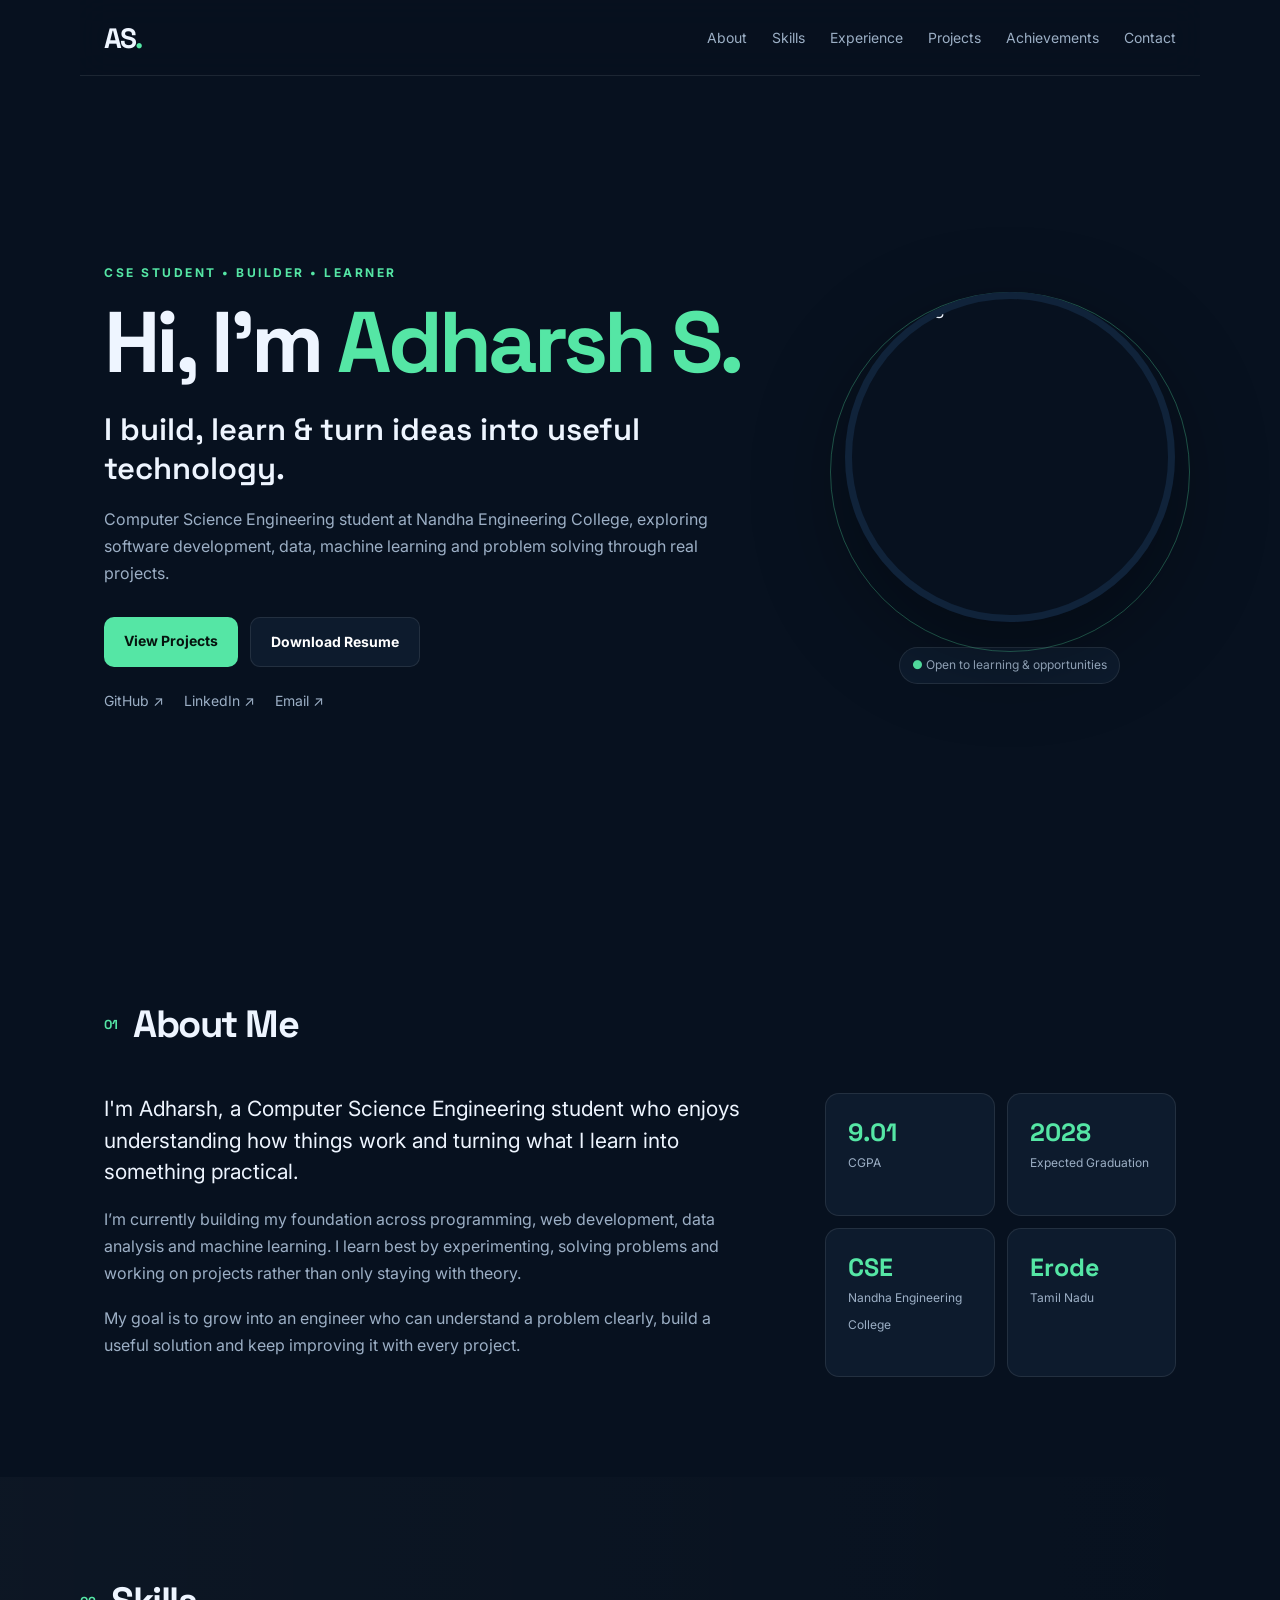
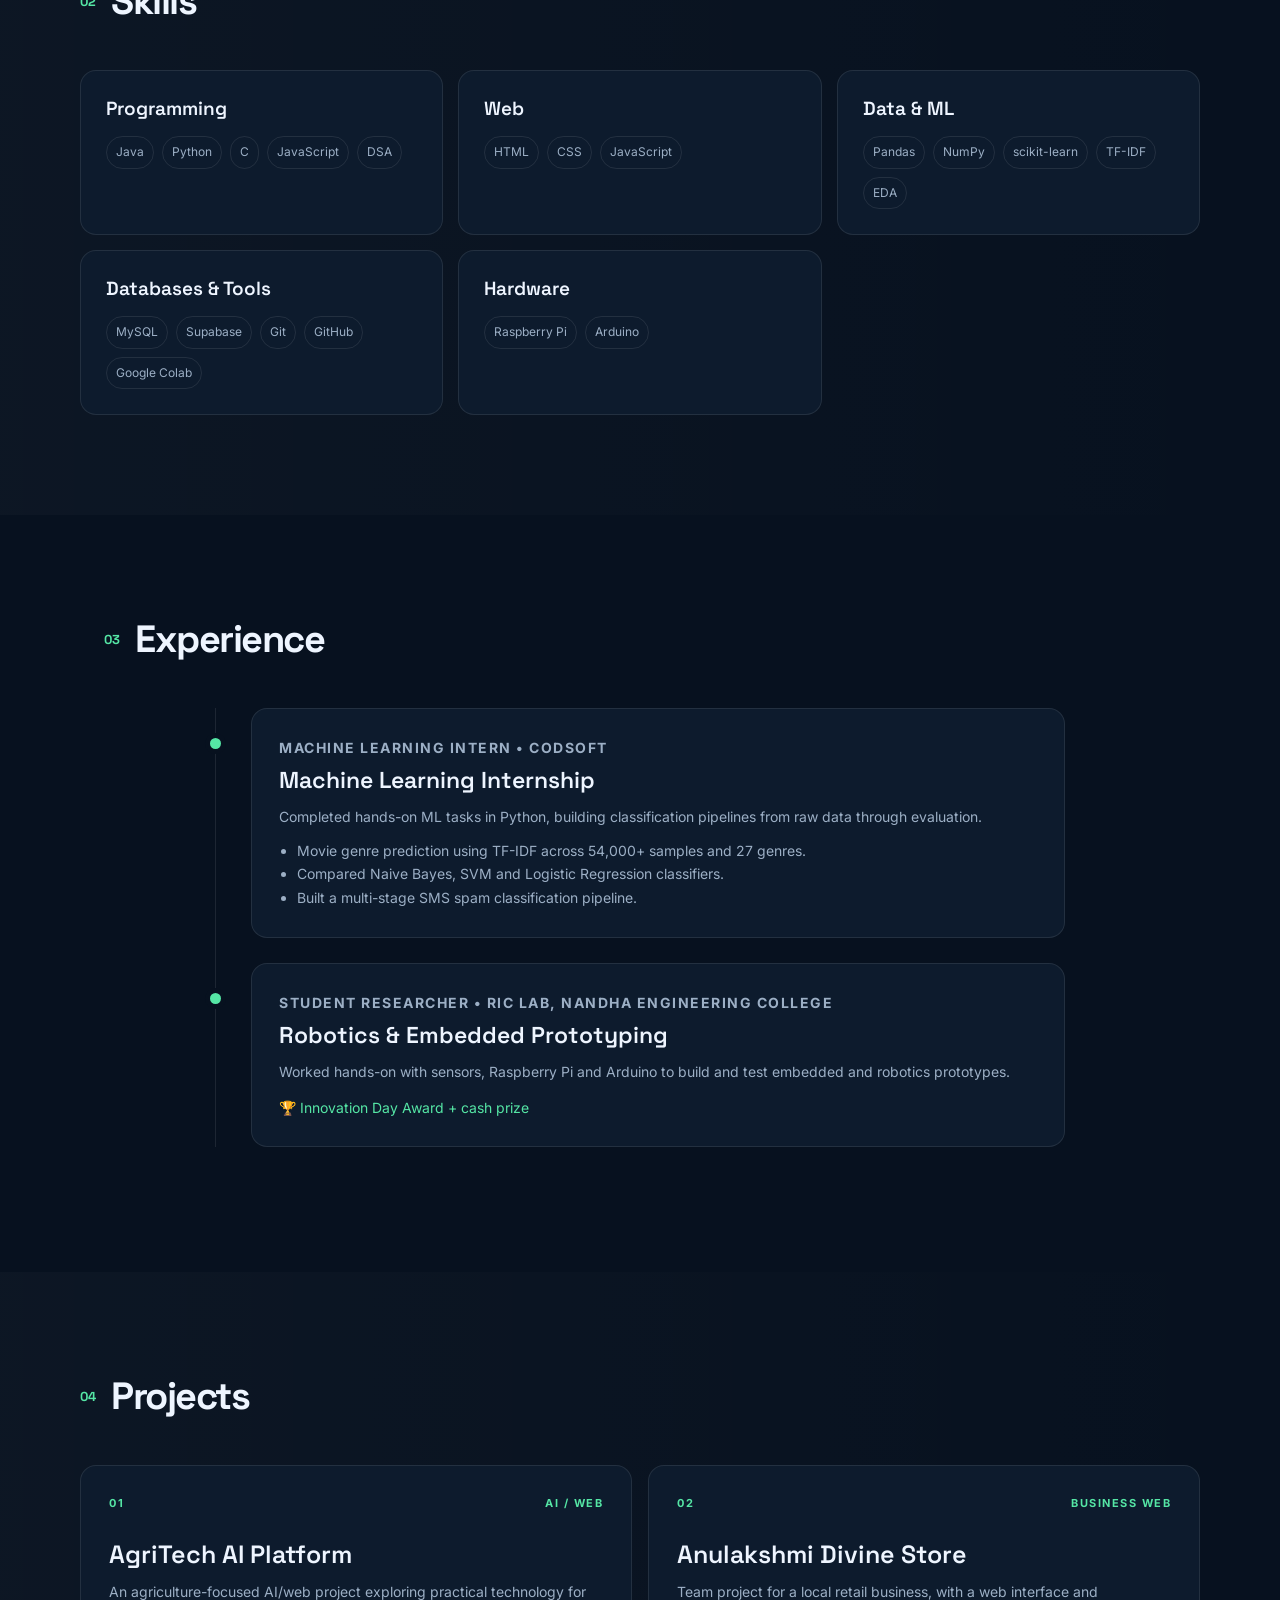
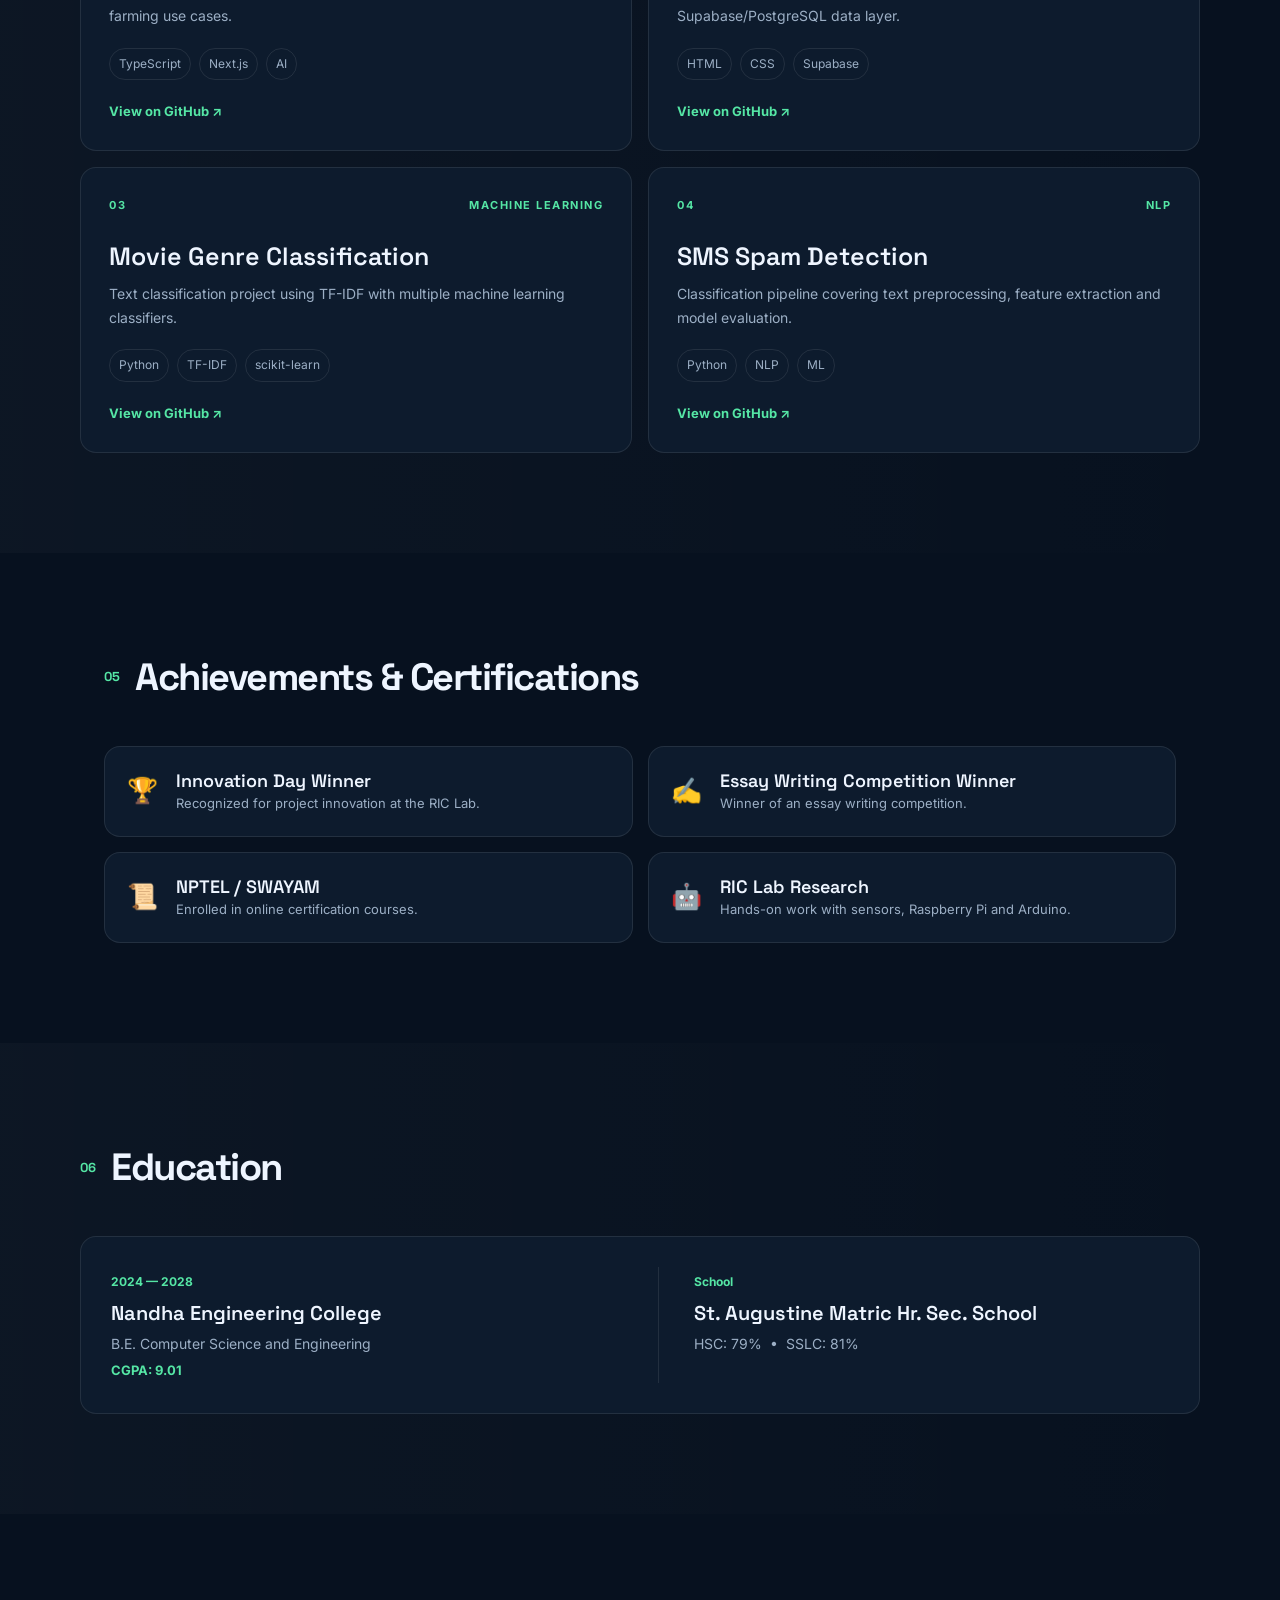
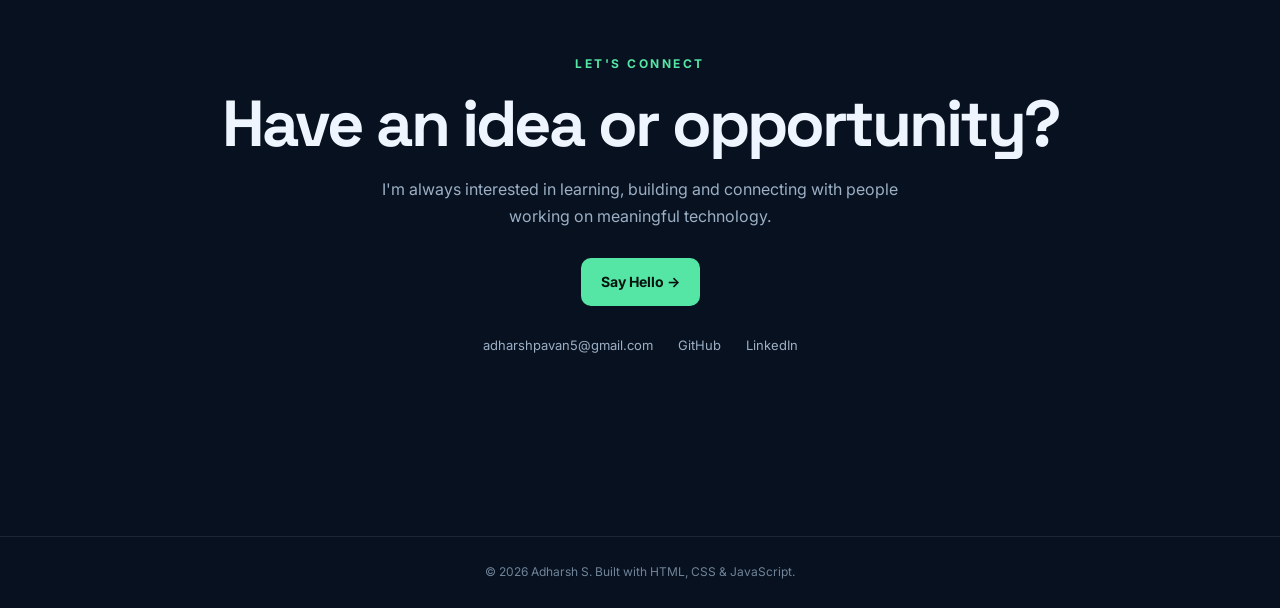
==== index.html @ 9fcc031c "Add files via upload" ====
<!DOCTYPE html>
<html lang="en">
<head>
  <meta charset="UTF-8">
  <meta name="viewport" content="width=device-width, initial-scale=1.0">
  <meta name="description" content="Adharsh S — Computer Science Engineering student, developer and ML enthusiast.">
  <title>Adharsh S | Portfolio</title>
  <link rel="preconnect" href="https://fonts.googleapis.com">
  <link rel="preconnect" href="https://fonts.gstatic.com" crossorigin>
  <link href="https://fonts.googleapis.com/css2?family=Inter:wght@400;500;600;700;800&family=Space+Grotesk:wght@500;600;700&display=swap" rel="stylesheet">
  <link rel="stylesheet" href="style.css">
</head>
<body>
  <header class="nav">
    <a class="logo" href="#home">AS<span>.</span></a>
    <button class="menu" aria-label="Open menu">☰</button>
    <nav>
      <a href="#about">About</a>
      <a href="#skills">Skills</a>
      <a href="#experience">Experience</a>
      <a href="#projects">Projects</a>
      <a href="#achievements">Achievements</a>
      <a href="#contact">Contact</a>
    </nav>
  </header>

  <main>
    <section id="home" class="hero">
      <div class="hero-copy">
        <p class="eyebrow">CSE STUDENT • BUILDER • LEARNER</p>
        <h1>Hi, I'm <span>Adharsh S.</span></h1>
        <h2>I build, learn & turn ideas into useful technology.</h2>
        <p class="hero-text">Computer Science Engineering student at Nandha Engineering College, exploring software development, data, machine learning and problem solving through real projects.</p>
        <div class="actions">
          <a class="btn primary" href="#projects">View Projects</a>
          <a class="btn secondary" href="assets/Adharsh_S_Resume.docx" download>Download Resume</a>
        </div>
        <div class="links">
          <a href="https://github.com/adharsh-codes" target="_blank">GitHub ↗</a>
          <a href="https://www.linkedin.com/in/adharsh-s-a0ba1b329/" target="_blank">LinkedIn ↗</a>
          <a href="mailto:adharshpavan5@gmail.com">Email ↗</a>
        </div>
      </div>
      <div class="hero-photo">
        <div class="photo-ring"></div>
        <img src="https://avatars.githubusercontent.com/adharsh-codes?s=600" alt="Adharsh S">
        <div class="status">● Open to learning & opportunities</div>
      </div>
    </section>

    <section id="about" class="section">
      <div class="section-head"><span>01</span><h2>About Me</h2></div>
      <div class="about-grid">
        <div>
          <p class="lead">I'm Adharsh, a Computer Science Engineering student who enjoys understanding how things work and turning what I learn into something practical.</p>
          <p>I’m currently building my foundation across programming, web development, data analysis and machine learning. I learn best by experimenting, solving problems and working on projects rather than only staying with theory.</p>
          <p>My goal is to grow into an engineer who can understand a problem clearly, build a useful solution and keep improving it with every project.</p>
        </div>
        <div class="facts">
          <div><strong>9.01</strong><span>CGPA</span></div>
          <div><strong>2028</strong><span>Expected Graduation</span></div>
          <div><strong>CSE</strong><span>Nandha Engineering College</span></div>
          <div><strong>Erode</strong><span>Tamil Nadu</span></div>
        </div>
      </div>
    </section>

    <section id="skills" class="section muted">
      <div class="section-head"><span>02</span><h2>Skills</h2></div>
      <div class="skill-grid">
        <article><h3>Programming</h3><div class="tags"><span>Java</span><span>Python</span><span>C</span><span>JavaScript</span><span>DSA</span></div></article>
        <article><h3>Web</h3><div class="tags"><span>HTML</span><span>CSS</span><span>JavaScript</span></div></article>
        <article><h3>Data & ML</h3><div class="tags"><span>Pandas</span><span>NumPy</span><span>scikit-learn</span><span>TF-IDF</span><span>EDA</span></div></article>
        <article><h3>Databases & Tools</h3><div class="tags"><span>MySQL</span><span>Supabase</span><span>Git</span><span>GitHub</span><span>Google Colab</span></div></article>
        <article><h3>Hardware</h3><div class="tags"><span>Raspberry Pi</span><span>Arduino</span></div></article>
      </div>
    </section>

    <section id="experience" class="section">
      <div class="section-head"><span>03</span><h2>Experience</h2></div>
      <div class="timeline">
        <article class="timeline-item">
          <span class="dot"></span>
          <div class="card">
            <p class="meta">MACHINE LEARNING INTERN • CODSOFT</p>
            <h3>Machine Learning Internship</h3>
            <p>Completed hands-on ML tasks in Python, building classification pipelines from raw data through evaluation.</p>
            <ul>
              <li>Movie genre prediction using TF-IDF across 54,000+ samples and 27 genres.</li>
              <li>Compared Naive Bayes, SVM and Logistic Regression classifiers.</li>
              <li>Built a multi-stage SMS spam classification pipeline.</li>
            </ul>
          </div>
        </article>
        <article class="timeline-item">
          <span class="dot"></span>
          <div class="card">
            <p class="meta">STUDENT RESEARCHER • RIC LAB, NANDHA ENGINEERING COLLEGE</p>
            <h3>Robotics & Embedded Prototyping</h3>
            <p>Worked hands-on with sensors, Raspberry Pi and Arduino to build and test embedded and robotics prototypes.</p>
            <p class="award">🏆 Innovation Day Award + cash prize</p>
          </div>
        </article>
      </div>
    </section>

    <section id="projects" class="section muted">
      <div class="section-head"><span>04</span><h2>Projects</h2></div>
      <div class="project-grid">
        <article class="project">
          <div class="project-top"><span>01</span><span>AI / WEB</span></div>
          <h3>AgriTech AI Platform</h3>
          <p>An agriculture-focused AI/web project exploring practical technology for farming use cases.</p>
          <div class="project-tags"><span>TypeScript</span><span>Next.js</span><span>AI</span></div>
          <a href="https://github.com/adharsh-codes/agritech-ai-platform" target="_blank">View on GitHub ↗</a>
        </article>
        <article class="project">
          <div class="project-top"><span>02</span><span>BUSINESS WEB</span></div>
          <h3>Anulakshmi Divine Store</h3>
          <p>Team project for a local retail business, with a web interface and Supabase/PostgreSQL data layer.</p>
          <div class="project-tags"><span>HTML</span><span>CSS</span><span>Supabase</span></div>
          <a href="https://github.com/adharsh-codes/pblproject" target="_blank">View on GitHub ↗</a>
        </article>
        <article class="project">
          <div class="project-top"><span>03</span><span>MACHINE LEARNING</span></div>
          <h3>Movie Genre Classification</h3>
          <p>Text classification project using TF-IDF with multiple machine learning classifiers.</p>
          <div class="project-tags"><span>Python</span><span>TF-IDF</span><span>scikit-learn</span></div>
          <a href="https://github.com/adharsh-codes/CODSOFT" target="_blank">View on GitHub ↗</a>
        </article>
        <article class="project">
          <div class="project-top"><span>04</span><span>NLP</span></div>
          <h3>SMS Spam Detection</h3>
          <p>Classification pipeline covering text preprocessing, feature extraction and model evaluation.</p>
          <div class="project-tags"><span>Python</span><span>NLP</span><span>ML</span></div>
          <a href="https://github.com/adharsh-codes/codsoftml" target="_blank">View on GitHub ↗</a>
        </article>
      </div>
    </section>

    <section id="achievements" class="section">
      <div class="section-head"><span>05</span><h2>Achievements & Certifications</h2></div>
      <div class="achievement-grid">
        <div class="achievement"><span>🏆</span><div><h3>Innovation Day Winner</h3><p>Recognized for project innovation at the RIC Lab.</p></div></div>
        <div class="achievement"><span>✍️</span><div><h3>Essay Writing Competition Winner</h3><p>Winner of an essay writing competition.</p></div></div>
        <div class="achievement"><span>📜</span><div><h3>NPTEL / SWAYAM</h3><p>Enrolled in online certification courses.</p></div></div>
        <div class="achievement"><span>🤖</span><div><h3>RIC Lab Research</h3><p>Hands-on work with sensors, Raspberry Pi and Arduino.</p></div></div>
      </div>
    </section>

    <section id="education" class="section muted">
      <div class="section-head"><span>06</span><h2>Education</h2></div>
      <div class="education-card">
        <div><span class="year">2024 — 2028</span><h3>Nandha Engineering College</h3><p>B.E. Computer Science and Engineering</p><strong>CGPA: 9.01</strong></div>
        <div><span class="year">School</span><h3>St. Augustine Matric Hr. Sec. School</h3><p>HSC: 79% &nbsp;•&nbsp; SSLC: 81%</p></div>
      </div>
    </section>

    <section id="contact" class="contact">
      <p class="eyebrow">LET'S CONNECT</p>
      <h2>Have an idea or opportunity?</h2>
      <p>I'm always interested in learning, building and connecting with people working on meaningful technology.</p>
      <a class="btn primary" href="mailto:adharshpavan5@gmail.com">Say Hello →</a>
      <div class="contact-links">
        <a href="mailto:adharshpavan5@gmail.com">adharshpavan5@gmail.com</a>
        <a href="https://github.com/adharsh-codes" target="_blank">GitHub</a>
        <a href="https://www.linkedin.com/in/adharsh-s-a0ba1b329/" target="_blank">LinkedIn</a>
      </div>
    </section>
  </main>

  <footer>© 2026 Adharsh S. Built with HTML, CSS & JavaScript.</footer>
  <script src="script.js"></script>
</body>
</html>
---- style.css ----
:root{--bg:#07111f;--panel:#0d1b2d;--panel2:#10233a;--text:#eef5ff;--muted:#9cafc5;--accent:#55e6a5;--accent2:#61a8ff;--line:rgba(255,255,255,.09);--max:1120px}
*{box-sizing:border-box;margin:0;padding:0}html{scroll-behavior:smooth}body{font-family:Inter,sans-serif;background:var(--bg);color:var(--text);line-height:1.7}a{text-decoration:none;color:inherit}.nav{height:76px;display:flex;align-items:center;justify-content:space-between;max-width:var(--max);margin:auto;padding:0 24px;position:sticky;top:0;z-index:10;background:rgba(7,17,31,.86);backdrop-filter:blur(16px);border-bottom:1px solid var(--line)}.logo{font:700 28px "Space Grotesk";letter-spacing:-2px}.logo span{color:var(--accent)}nav{display:flex;gap:25px;font-size:14px;color:var(--muted)}nav a:hover,.links a:hover,.contact-links a:hover{color:var(--accent)}.menu{display:none;background:none;border:0;color:white;font-size:24px}.hero{min-height:calc(100vh - 76px);max-width:var(--max);margin:auto;padding:90px 24px;display:grid;grid-template-columns:1.35fr .65fr;gap:50px;align-items:center}.eyebrow{font-size:12px;letter-spacing:2.5px;color:var(--accent);font-weight:700;margin-bottom:15px}.hero h1{font:700 clamp(48px,7vw,86px)/1.02 "Space Grotesk";letter-spacing:-4px}.hero h1 span{color:var(--accent)}.hero h2{font:600 clamp(20px,3vw,31px)/1.25 "Space Grotesk";max-width:650px;margin:24px 0 18px}.hero-text{color:var(--muted);max-width:650px;font-size:16px}.actions{display:flex;gap:12px;margin:30px 0 22px;flex-wrap:wrap}.btn{display:inline-flex;padding:12px 20px;border-radius:10px;font-weight:700;font-size:14px;transition:.2s}.primary{background:var(--accent);color:#06130e}.primary:hover{transform:translateY(-2px)}.secondary{border:1px solid var(--line);background:var(--panel);color:white}.links{display:flex;gap:20px;color:var(--muted);font-size:14px}.hero-photo{display:flex;flex-direction:column;align-items:center;position:relative}.hero-photo img{width:min(330px,75vw);aspect-ratio:1;object-fit:cover;border-radius:50%;border:7px solid var(--panel2);position:relative;z-index:1;box-shadow:0 30px 90px rgba(0,0,0,.35)}.photo-ring{position:absolute;width:360px;height:360px;border:1px solid rgba(85,230,165,.35);border-radius:50%;animation:spin 16s linear infinite}.status{margin-top:25px;padding:7px 12px;border:1px solid var(--line);border-radius:30px;background:var(--panel);font-size:12px;color:var(--muted)}.status:first-letter{color:var(--accent)}@keyframes spin{to{transform:rotate(360deg)}}.section{max-width:var(--max);margin:auto;padding:100px 24px}.muted{max-width:none;background:linear-gradient(90deg,rgba(255,255,255,.025),transparent)}.section>*{max-width:var(--max);margin-left:auto;margin-right:auto}.section-head{display:flex;align-items:center;gap:15px;margin-bottom:45px}.section-head span{color:var(--accent);font:700 13px "Space Grotesk"}.section-head h2{font:700 38px "Space Grotesk";letter-spacing:-1.5px}.about-grid{display:grid;grid-template-columns:1.3fr .7fr;gap:70px}.about-grid p{color:var(--muted);margin-bottom:18px}.about-grid .lead{font-size:21px;color:var(--text);line-height:1.5}.facts{display:grid;grid-template-columns:1fr 1fr;gap:12px}.facts div{padding:22px;background:var(--panel);border:1px solid var(--line);border-radius:14px}.facts strong{display:block;font:700 25px "Space Grotesk";color:var(--accent)}.facts span{font-size:12px;color:var(--muted)}.skill-grid{display:grid;grid-template-columns:repeat(3,1fr);gap:15px}.skill-grid article,.card,.project,.achievement,.education-card{background:var(--panel);border:1px solid var(--line);border-radius:16px}.skill-grid article{padding:25px}.skill-grid h3{font:600 19px "Space Grotesk";margin-bottom:15px}.tags,.project-tags{display:flex;flex-wrap:wrap;gap:8px}.tags span,.project-tags span{font-size:12px;color:var(--muted);border:1px solid var(--line);padding:5px 9px;border-radius:20px}.timeline{max-width:850px!important;margin-left:auto!important;margin-right:auto!important;border-left:1px solid var(--line);padding-left:35px}.timeline-item{position:relative;margin-bottom:25px}.dot{position:absolute;left:-41px;top:30px;width:11px;height:11px;background:var(--accent);border-radius:50%;box-shadow:0 0 0 5px var(--bg)}.card{padding:27px}.meta,.project-top{font-size:11px;letter-spacing:1.5px;color:var(--accent);font-weight:700}.card h3{font:600 23px "Space Grotesk";margin:5px 0 10px}.card p,.card li{color:var(--muted);font-size:14px}.card ul{padding-left:18px;margin-top:10px}.award{color:var(--accent)!important;margin-top:12px}.project-grid{display:grid;grid-template-columns:1fr 1fr;gap:16px}.project{padding:28px;min-height:265px;display:flex;flex-direction:column}.project-top{display:flex;justify-content:space-between;margin-bottom:25px}.project h3{font:600 25px "Space Grotesk";margin-bottom:10px}.project p{color:var(--muted);font-size:14px}.project-tags{margin:20px 0}.project>a{color:var(--accent);font-size:13px;font-weight:700;margin-top:auto}.achievement-grid{display:grid;grid-template-columns:1fr 1fr;gap:15px}.achievement{padding:22px;display:flex;gap:18px;align-items:flex-start}.achievement>span{font-size:25px}.achievement h3{font:600 18px "Space Grotesk"}.achievement p{color:var(--muted);font-size:13px}.education-card{padding:30px;display:grid;grid-template-columns:1fr 1fr;gap:35px}.education-card>div+div{border-left:1px solid var(--line);padding-left:35px}.year{color:var(--accent);font-size:12px;font-weight:700}.education-card h3{font:600 20px "Space Grotesk";margin:6px 0}.education-card p{color:var(--muted);font-size:14px}.education-card strong{color:var(--accent);font-size:13px}.contact{max-width:900px;margin:60px auto 100px;text-align:center;padding:80px 24px}.contact h2{font:700 clamp(40px,6vw,65px)/1.05 "Space Grotesk";letter-spacing:-3px}.contact>p:not(.eyebrow){color:var(--muted);max-width:580px;margin:18px auto 28px}.contact-links{display:flex;justify-content:center;gap:25px;margin-top:28px;color:var(--muted);font-size:13px;flex-wrap:wrap}footer{text-align:center;border-top:1px solid var(--line);padding:25px;color:#71849a;font-size:12px}@media(max-width:800px){nav{display:none}.menu{display:block}.hero{grid-template-columns:1fr;text-align:center;padding-top:65px}.hero-copy{order:2}.hero-photo{order:1}.hero h1{letter-spacing:-2px}.hero-text{margin:auto}.actions,.links{justify-content:center}.photo-ring{width:290px;height:290px}.hero-photo img{width:250px}.about-grid,.skill-grid,.project-grid,.achievement-grid,.education-card{grid-template-columns:1fr}.education-card>div+div{border-left:0;border-top:1px solid var(--line);padding-left:0;padding-top:25px}.facts{margin-top:10px}.section{padding:75px 20px}.section-head h2{font-size:32px}}
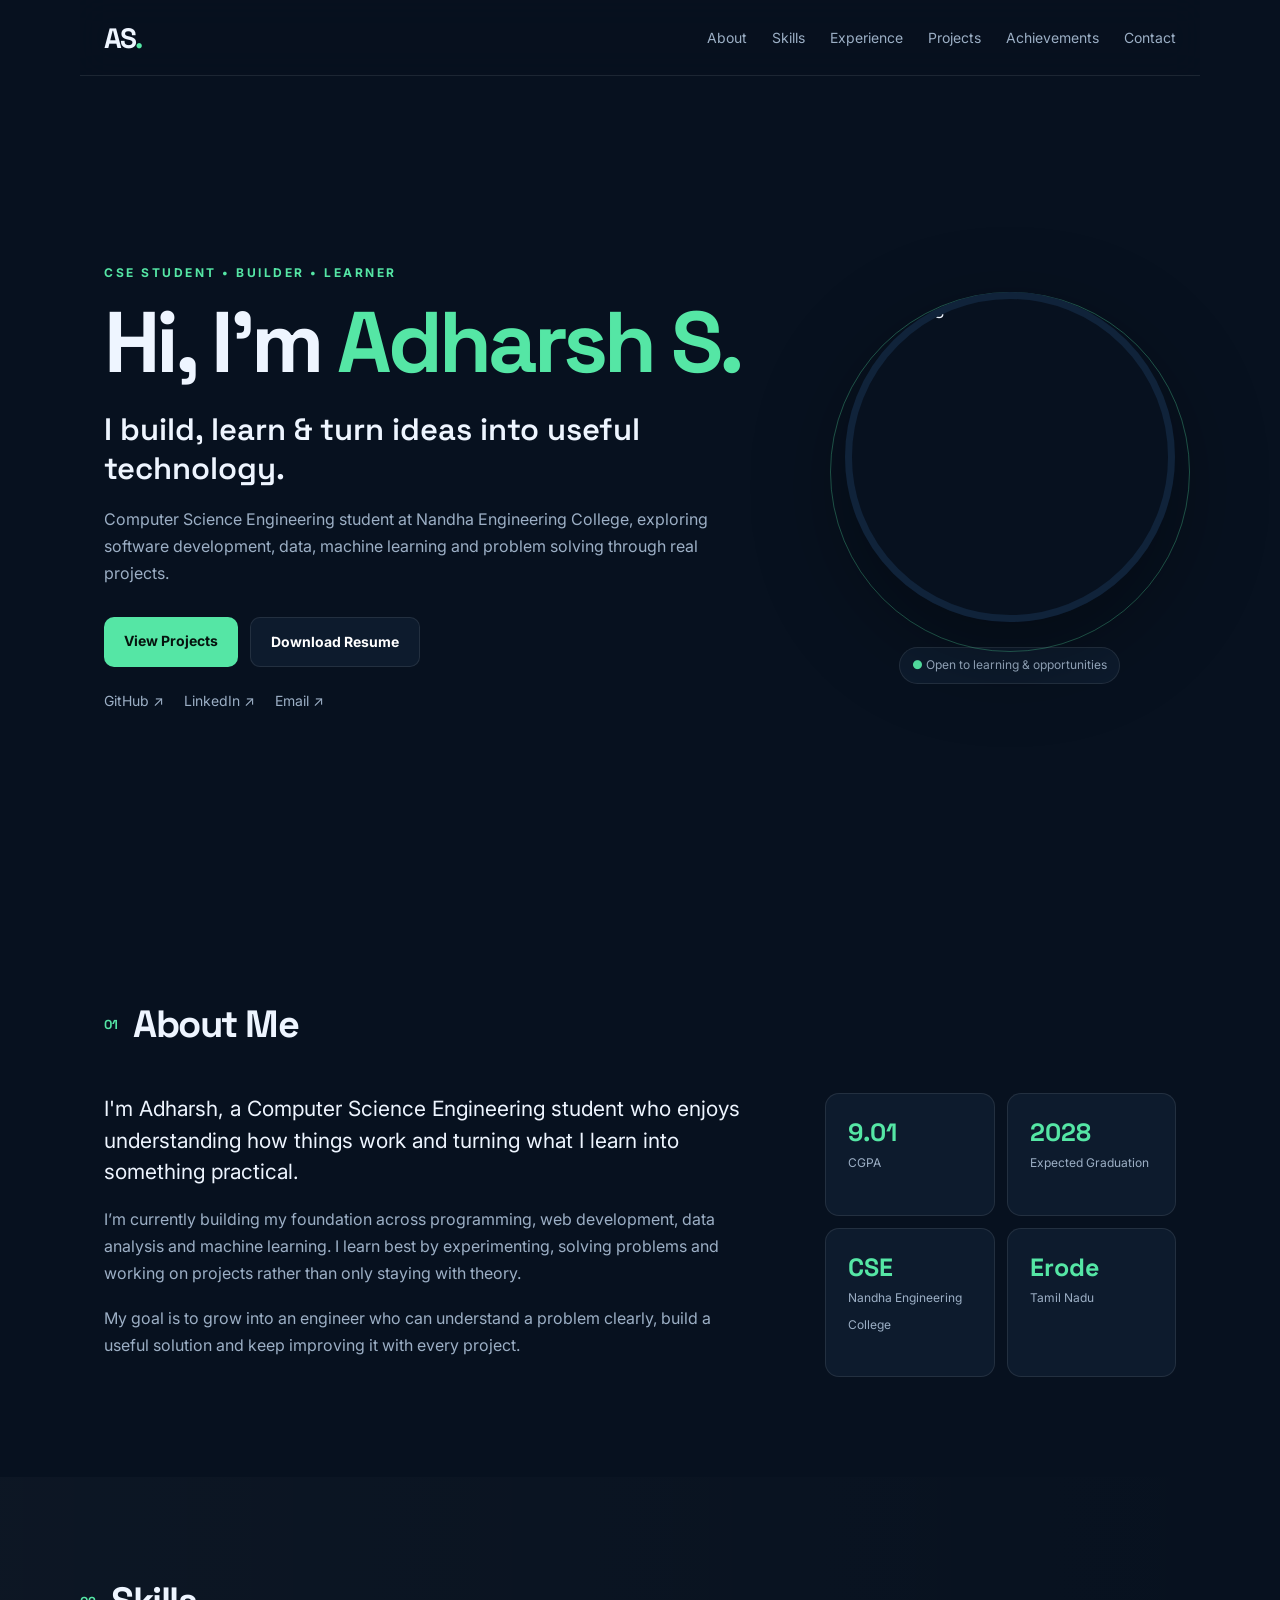
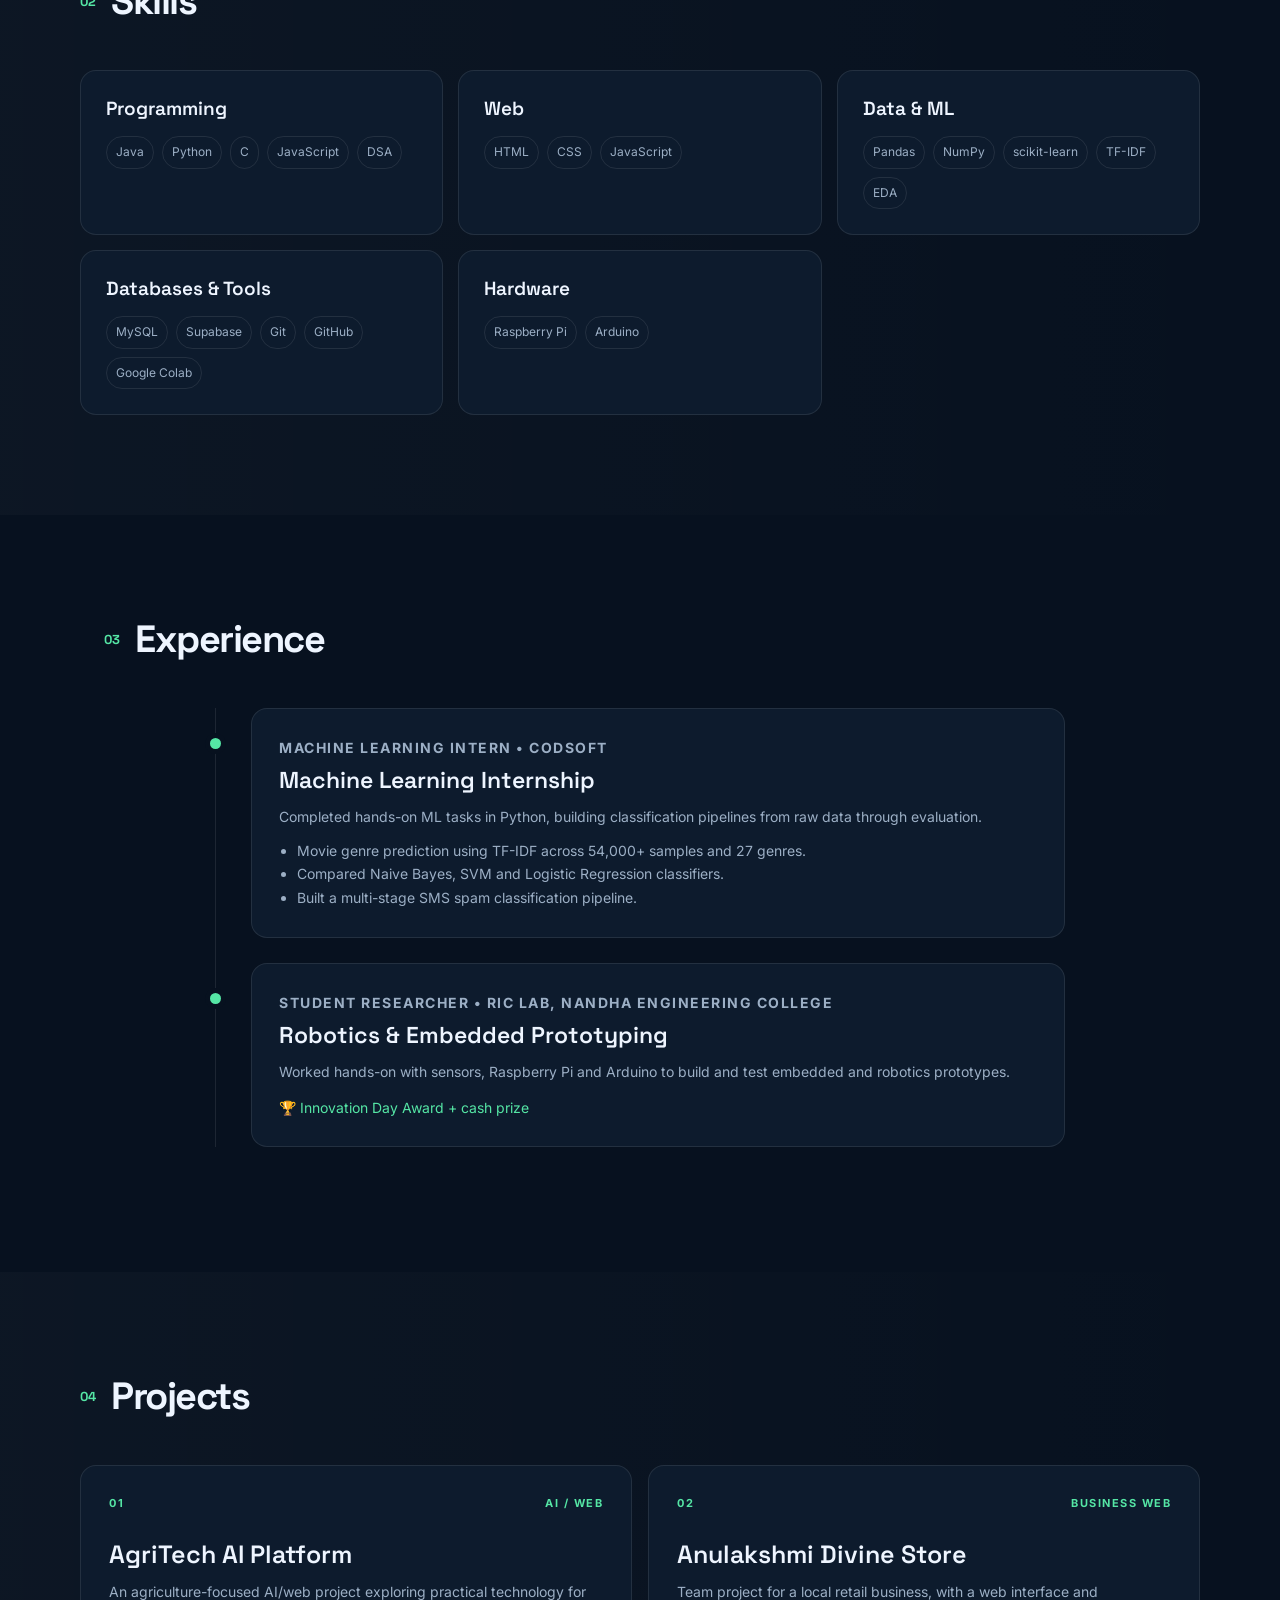
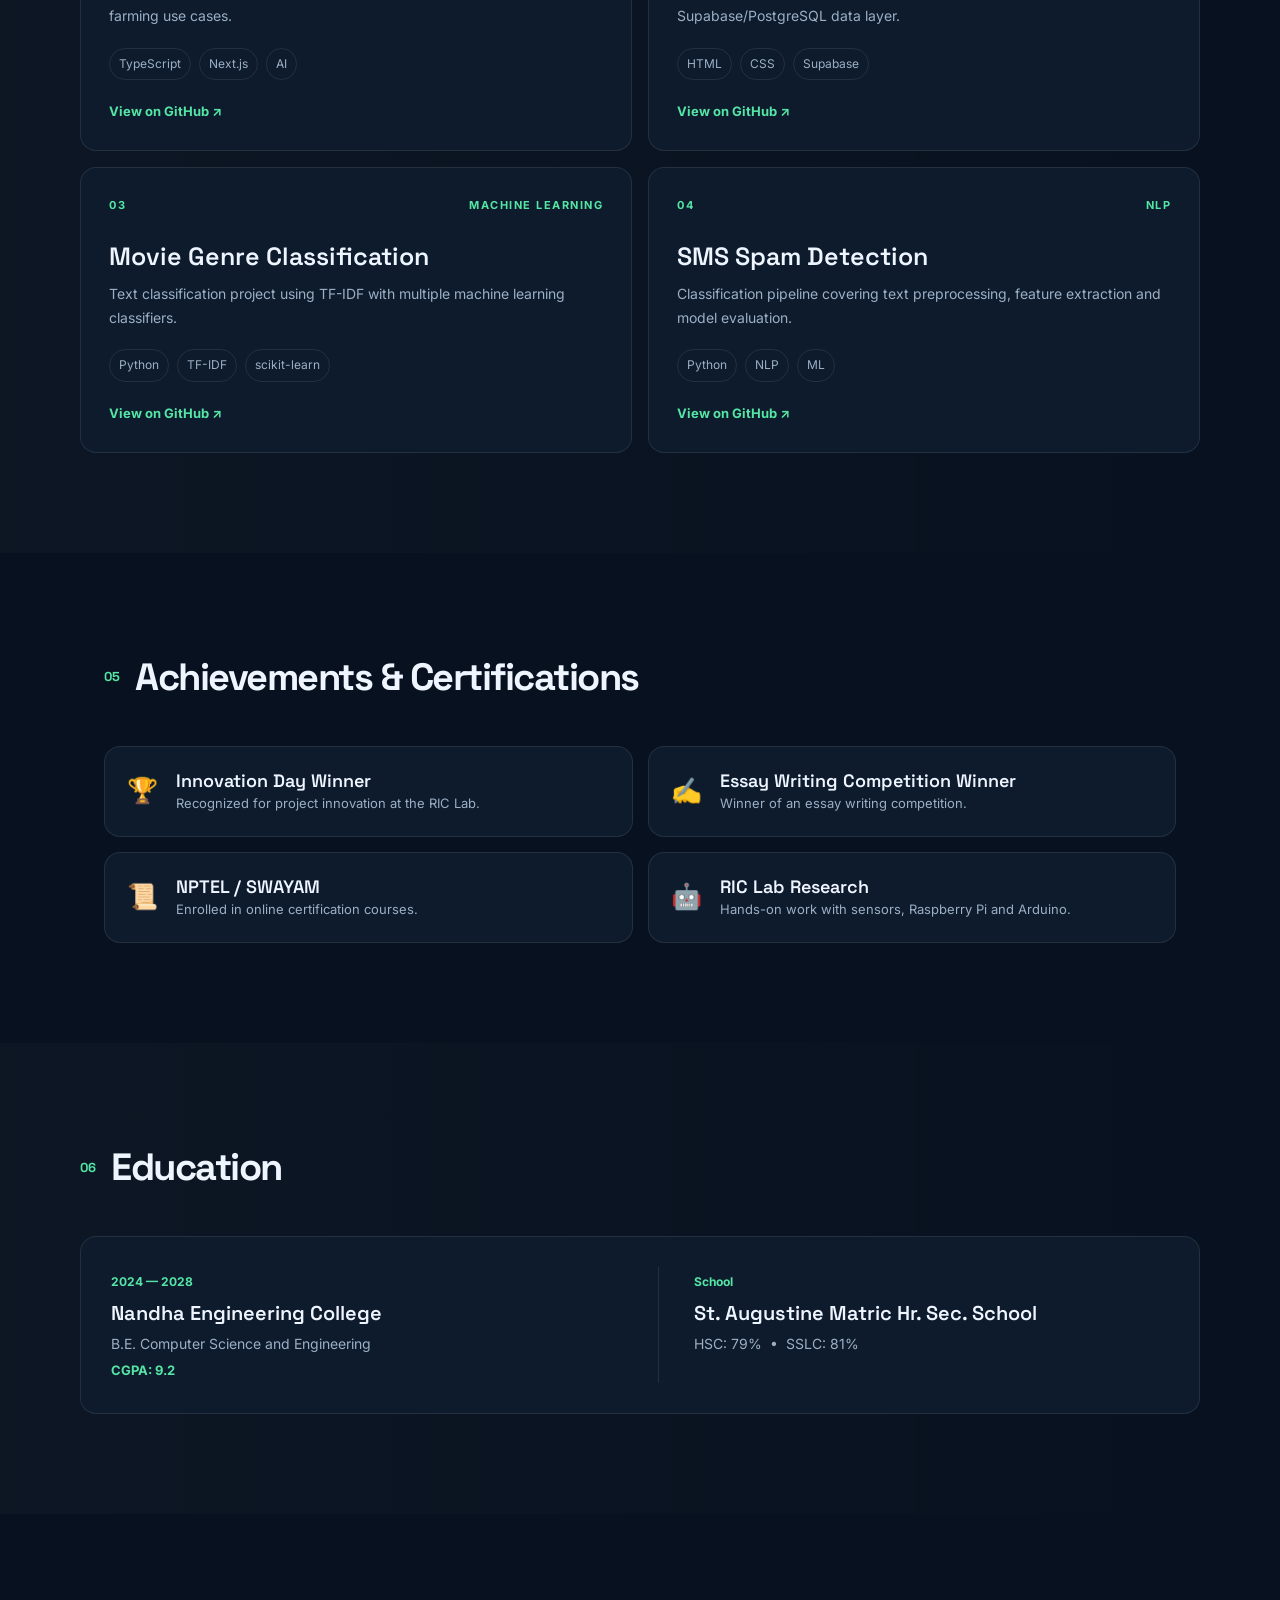
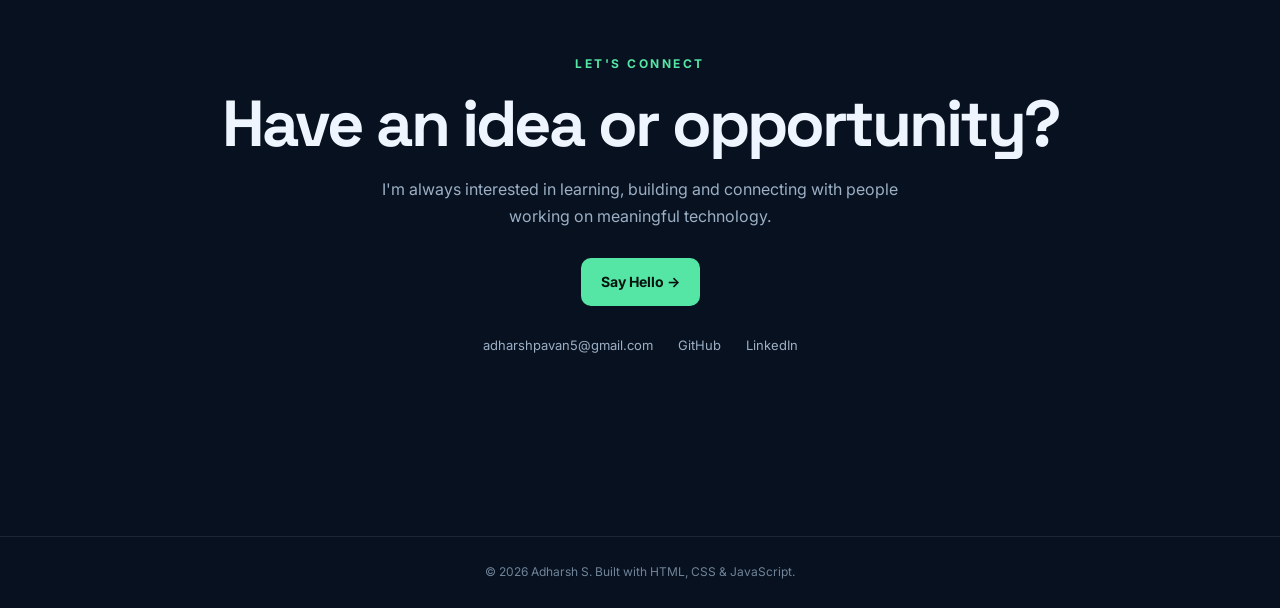
==== commit 0ae2feaa: "Refactor index.html for improved layout and content Updated the structure and content of the portfol" ====
--- a/index.html
+++ b/index.html
@@ -5,171 +5,692 @@
   <meta name="viewport" content="width=device-width, initial-scale=1.0">
   <meta name="description" content="Adharsh S — Computer Science Engineering student, developer and ML enthusiast.">
   <title>Adharsh S | Portfolio</title>
+
   <link rel="preconnect" href="https://fonts.googleapis.com">
   <link rel="preconnect" href="https://fonts.gstatic.com" crossorigin>
+
   <link href="https://fonts.googleapis.com/css2?family=Inter:wght@400;500;600;700;800&family=Space+Grotesk:wght@500;600;700&display=swap" rel="stylesheet">
+
   <link rel="stylesheet" href="style.css">
 </head>
+
 <body>
-  <header class="nav">
-    <a class="logo" href="#home">AS<span>.</span></a>
-    <button class="menu" aria-label="Open menu">☰</button>
-    <nav>
-      <a href="#about">About</a>
-      <a href="#skills">Skills</a>
-      <a href="#experience">Experience</a>
-      <a href="#projects">Projects</a>
-      <a href="#achievements">Achievements</a>
-      <a href="#contact">Contact</a>
-    </nav>
-  </header>
-
-  <main>
-    <section id="home" class="hero">
-      <div class="hero-copy">
-        <p class="eyebrow">CSE STUDENT • BUILDER • LEARNER</p>
-        <h1>Hi, I'm <span>Adharsh S.</span></h1>
-        <h2>I build, learn & turn ideas into useful technology.</h2>
-        <p class="hero-text">Computer Science Engineering student at Nandha Engineering College, exploring software development, data, machine learning and problem solving through real projects.</p>
-        <div class="actions">
-          <a class="btn primary" href="#projects">View Projects</a>
-          <a class="btn secondary" href="assets/Adharsh_S_Resume.docx" download>Download Resume</a>
-        </div>
-        <div class="links">
-          <a href="https://github.com/adharsh-codes" target="_blank">GitHub ↗</a>
-          <a href="https://www.linkedin.com/in/adharsh-s-a0ba1b329/" target="_blank">LinkedIn ↗</a>
-          <a href="mailto:adharshpavan5@gmail.com">Email ↗</a>
-        </div>
-      </div>
-      <div class="hero-photo">
-        <div class="photo-ring"></div>
-        <img src="https://avatars.githubusercontent.com/adharsh-codes?s=600" alt="Adharsh S">
-        <div class="status">● Open to learning & opportunities</div>
-      </div>
-    </section>
-
-    <section id="about" class="section">
-      <div class="section-head"><span>01</span><h2>About Me</h2></div>
-      <div class="about-grid">
-        <div>
-          <p class="lead">I'm Adharsh, a Computer Science Engineering student who enjoys understanding how things work and turning what I learn into something practical.</p>
-          <p>I’m currently building my foundation across programming, web development, data analysis and machine learning. I learn best by experimenting, solving problems and working on projects rather than only staying with theory.</p>
-          <p>My goal is to grow into an engineer who can understand a problem clearly, build a useful solution and keep improving it with every project.</p>
-        </div>
-        <div class="facts">
-          <div><strong>9.01</strong><span>CGPA</span></div>
-          <div><strong>2028</strong><span>Expected Graduation</span></div>
-          <div><strong>CSE</strong><span>Nandha Engineering College</span></div>
-          <div><strong>Erode</strong><span>Tamil Nadu</span></div>
-        </div>
-      </div>
-    </section>
-
-    <section id="skills" class="section muted">
-      <div class="section-head"><span>02</span><h2>Skills</h2></div>
-      <div class="skill-grid">
-        <article><h3>Programming</h3><div class="tags"><span>Java</span><span>Python</span><span>C</span><span>JavaScript</span><span>DSA</span></div></article>
-        <article><h3>Web</h3><div class="tags"><span>HTML</span><span>CSS</span><span>JavaScript</span></div></article>
-        <article><h3>Data & ML</h3><div class="tags"><span>Pandas</span><span>NumPy</span><span>scikit-learn</span><span>TF-IDF</span><span>EDA</span></div></article>
-        <article><h3>Databases & Tools</h3><div class="tags"><span>MySQL</span><span>Supabase</span><span>Git</span><span>GitHub</span><span>Google Colab</span></div></article>
-        <article><h3>Hardware</h3><div class="tags"><span>Raspberry Pi</span><span>Arduino</span></div></article>
-      </div>
-    </section>
-
-    <section id="experience" class="section">
-      <div class="section-head"><span>03</span><h2>Experience</h2></div>
-      <div class="timeline">
-        <article class="timeline-item">
-          <span class="dot"></span>
-          <div class="card">
-            <p class="meta">MACHINE LEARNING INTERN • CODSOFT</p>
-            <h3>Machine Learning Internship</h3>
-            <p>Completed hands-on ML tasks in Python, building classification pipelines from raw data through evaluation.</p>
-            <ul>
-              <li>Movie genre prediction using TF-IDF across 54,000+ samples and 27 genres.</li>
-              <li>Compared Naive Bayes, SVM and Logistic Regression classifiers.</li>
-              <li>Built a multi-stage SMS spam classification pipeline.</li>
-            </ul>
-          </div>
-        </article>
-        <article class="timeline-item">
-          <span class="dot"></span>
-          <div class="card">
-            <p class="meta">STUDENT RESEARCHER • RIC LAB, NANDHA ENGINEERING COLLEGE</p>
-            <h3>Robotics & Embedded Prototyping</h3>
-            <p>Worked hands-on with sensors, Raspberry Pi and Arduino to build and test embedded and robotics prototypes.</p>
-            <p class="award">🏆 Innovation Day Award + cash prize</p>
-          </div>
-        </article>
-      </div>
-    </section>
-
-    <section id="projects" class="section muted">
-      <div class="section-head"><span>04</span><h2>Projects</h2></div>
-      <div class="project-grid">
-        <article class="project">
-          <div class="project-top"><span>01</span><span>AI / WEB</span></div>
-          <h3>AgriTech AI Platform</h3>
-          <p>An agriculture-focused AI/web project exploring practical technology for farming use cases.</p>
-          <div class="project-tags"><span>TypeScript</span><span>Next.js</span><span>AI</span></div>
-          <a href="https://github.com/adharsh-codes/agritech-ai-platform" target="_blank">View on GitHub ↗</a>
-        </article>
-        <article class="project">
-          <div class="project-top"><span>02</span><span>BUSINESS WEB</span></div>
-          <h3>Anulakshmi Divine Store</h3>
-          <p>Team project for a local retail business, with a web interface and Supabase/PostgreSQL data layer.</p>
-          <div class="project-tags"><span>HTML</span><span>CSS</span><span>Supabase</span></div>
-          <a href="https://github.com/adharsh-codes/pblproject" target="_blank">View on GitHub ↗</a>
-        </article>
-        <article class="project">
-          <div class="project-top"><span>03</span><span>MACHINE LEARNING</span></div>
-          <h3>Movie Genre Classification</h3>
-          <p>Text classification project using TF-IDF with multiple machine learning classifiers.</p>
-          <div class="project-tags"><span>Python</span><span>TF-IDF</span><span>scikit-learn</span></div>
-          <a href="https://github.com/adharsh-codes/CODSOFT" target="_blank">View on GitHub ↗</a>
-        </article>
-        <article class="project">
-          <div class="project-top"><span>04</span><span>NLP</span></div>
-          <h3>SMS Spam Detection</h3>
-          <p>Classification pipeline covering text preprocessing, feature extraction and model evaluation.</p>
-          <div class="project-tags"><span>Python</span><span>NLP</span><span>ML</span></div>
-          <a href="https://github.com/adharsh-codes/codsoftml" target="_blank">View on GitHub ↗</a>
-        </article>
-      </div>
-    </section>
-
-    <section id="achievements" class="section">
-      <div class="section-head"><span>05</span><h2>Achievements & Certifications</h2></div>
-      <div class="achievement-grid">
-        <div class="achievement"><span>🏆</span><div><h3>Innovation Day Winner</h3><p>Recognized for project innovation at the RIC Lab.</p></div></div>
-        <div class="achievement"><span>✍️</span><div><h3>Essay Writing Competition Winner</h3><p>Winner of an essay writing competition.</p></div></div>
-        <div class="achievement"><span>📜</span><div><h3>NPTEL / SWAYAM</h3><p>Enrolled in online certification courses.</p></div></div>
-        <div class="achievement"><span>🤖</span><div><h3>RIC Lab Research</h3><p>Hands-on work with sensors, Raspberry Pi and Arduino.</p></div></div>
-      </div>
-    </section>
-
-    <section id="education" class="section muted">
-      <div class="section-head"><span>06</span><h2>Education</h2></div>
-      <div class="education-card">
-        <div><span class="year">2024 — 2028</span><h3>Nandha Engineering College</h3><p>B.E. Computer Science and Engineering</p><strong>CGPA: 9.01</strong></div>
-        <div><span class="year">School</span><h3>St. Augustine Matric Hr. Sec. School</h3><p>HSC: 79% &nbsp;•&nbsp; SSLC: 81%</p></div>
-      </div>
-    </section>
-
-    <section id="contact" class="contact">
-      <p class="eyebrow">LET'S CONNECT</p>
-      <h2>Have an idea or opportunity?</h2>
-      <p>I'm always interested in learning, building and connecting with people working on meaningful technology.</p>
-      <a class="btn primary" href="mailto:adharshpavan5@gmail.com">Say Hello →</a>
-      <div class="contact-links">
-        <a href="mailto:adharshpavan5@gmail.com">adharshpavan5@gmail.com</a>
-        <a href="https://github.com/adharsh-codes" target="_blank">GitHub</a>
-        <a href="https://www.linkedin.com/in/adharsh-s-a0ba1b329/" target="_blank">LinkedIn</a>
-      </div>
-    </section>
-  </main>
-
-  <footer>© 2026 Adharsh S. Built with HTML, CSS & JavaScript.</footer>
-  <script src="script.js"></script>
+
+<header class="nav">
+
+  <a class="logo" href="#home">
+    AS<span>.</span>
+  </a>
+
+  <button class="menu" aria-label="Open menu">
+    ☰
+  </button>
+
+  <nav>
+    <a href="#about">About</a>
+    <a href="#skills">Skills</a>
+    <a href="#experience">Experience</a>
+    <a href="#projects">Projects</a>
+    <a href="#achievements">Achievements</a>
+    <a href="#contact">Contact</a>
+  </nav>
+
+</header>
+
+
+<main>
+
+<!-- HOME -->
+
+<section id="home" class="hero">
+
+  <div class="hero-copy">
+
+    <p class="eyebrow">
+      CSE STUDENT • BUILDER • LEARNER
+    </p>
+
+    <h1>
+      Hi, I'm <span>Adharsh S.</span>
+    </h1>
+
+    <h2>
+      I build, learn & turn ideas into useful technology.
+    </h2>
+
+    <p class="hero-text">
+      Computer Science Engineering student at Nandha Engineering College,
+      exploring software development, data, machine learning and problem
+      solving through real projects.
+    </p>
+
+    <div class="actions">
+
+      <a class="btn primary" href="#projects">
+        View Projects
+      </a>
+
+      <!-- UPDATED RESUME LINK -->
+      <a
+        class="btn secondary"
+        href="https://github.com/adharsh-codes/portfolio/raw/refs/heads/main/Adharsh_S_Resume.docx"
+        target="_blank">
+        Download Resume
+      </a>
+
+    </div>
+
+    <div class="links">
+
+      <a
+        href="https://github.com/adharsh-codes"
+        target="_blank">
+        GitHub ↗
+      </a>
+
+      <a
+        href="https://www.linkedin.com/in/adharsh-s-a0ba1b329/"
+        target="_blank">
+        LinkedIn ↗
+      </a>
+
+      <a href="mailto:adharshpavan5@gmail.com">
+        Email ↗
+      </a>
+
+    </div>
+
+  </div>
+
+
+  <div class="hero-photo">
+
+    <div class="photo-ring"></div>
+
+    <img
+      src="https://avatars.githubusercontent.com/adharsh-codes?s=600"
+      alt="Adharsh S">
+
+    <div class="status">
+      ● Open to learning & opportunities
+    </div>
+
+  </div>
+
+</section>
+
+
+<!-- ABOUT -->
+
+<section id="about" class="section">
+
+  <div class="section-head">
+    <span>01</span>
+    <h2>About Me</h2>
+  </div>
+
+  <div class="about-grid">
+
+    <div>
+
+      <p class="lead">
+        I'm Adharsh, a Computer Science Engineering student who enjoys
+        understanding how things work and turning what I learn into
+        something practical.
+      </p>
+
+      <p>
+        I’m currently building my foundation across programming,
+        web development, data analysis and machine learning.
+        I learn best by experimenting, solving problems and working
+        on projects rather than only staying with theory.
+      </p>
+
+      <p>
+        My goal is to grow into an engineer who can understand a
+        problem clearly, build a useful solution and keep improving
+        it with every project.
+      </p>
+
+    </div>
+
+
+    <div class="facts">
+
+      <div>
+        <strong>9.01</strong>
+        <span>CGPA</span>
+      </div>
+
+      <div>
+        <strong>2028</strong>
+        <span>Expected Graduation</span>
+      </div>
+
+      <div>
+        <strong>CSE</strong>
+        <span>Nandha Engineering College</span>
+      </div>
+
+      <div>
+        <strong>Erode</strong>
+        <span>Tamil Nadu</span>
+      </div>
+
+    </div>
+
+  </div>
+
+</section>
+
+
+<!-- SKILLS -->
+
+<section id="skills" class="section muted">
+
+  <div class="section-head">
+    <span>02</span>
+    <h2>Skills</h2>
+  </div>
+
+  <div class="skill-grid">
+
+    <article>
+
+      <h3>Programming</h3>
+
+      <div class="tags">
+        <span>Java</span>
+        <span>Python</span>
+        <span>C</span>
+        <span>JavaScript</span>
+        <span>DSA</span>
+      </div>
+
+    </article>
+
+
+    <article>
+
+      <h3>Web</h3>
+
+      <div class="tags">
+        <span>HTML</span>
+        <span>CSS</span>
+        <span>JavaScript</span>
+      </div>
+
+    </article>
+
+
+    <article>
+
+      <h3>Data & ML</h3>
+
+      <div class="tags">
+        <span>Pandas</span>
+        <span>NumPy</span>
+        <span>scikit-learn</span>
+        <span>TF-IDF</span>
+        <span>EDA</span>
+      </div>
+
+    </article>
+
+
+    <article>
+
+      <h3>Databases & Tools</h3>
+
+      <div class="tags">
+        <span>MySQL</span>
+        <span>Supabase</span>
+        <span>Git</span>
+        <span>GitHub</span>
+        <span>Google Colab</span>
+      </div>
+
+    </article>
+
+
+    <article>
+
+      <h3>Hardware</h3>
+
+      <div class="tags">
+        <span>Raspberry Pi</span>
+        <span>Arduino</span>
+      </div>
+
+    </article>
+
+  </div>
+
+</section>
+
+
+<!-- EXPERIENCE -->
+
+<section id="experience" class="section">
+
+  <div class="section-head">
+    <span>03</span>
+    <h2>Experience</h2>
+  </div>
+
+  <div class="timeline">
+
+    <article class="timeline-item">
+
+      <span class="dot"></span>
+
+      <div class="card">
+
+        <p class="meta">
+          MACHINE LEARNING INTERN • CODSOFT
+        </p>
+
+        <h3>
+          Machine Learning Internship
+        </h3>
+
+        <p>
+          Completed hands-on ML tasks in Python, building
+          classification pipelines from raw data through evaluation.
+        </p>
+
+        <ul>
+
+          <li>
+            Movie genre prediction using TF-IDF across
+            54,000+ samples and 27 genres.
+          </li>
+
+          <li>
+            Compared Naive Bayes, SVM and Logistic Regression classifiers.
+          </li>
+
+          <li>
+            Built a multi-stage SMS spam classification pipeline.
+          </li>
+
+        </ul>
+
+      </div>
+
+    </article>
+
+
+    <article class="timeline-item">
+
+      <span class="dot"></span>
+
+      <div class="card">
+
+        <p class="meta">
+          STUDENT RESEARCHER • RIC LAB, NANDHA ENGINEERING COLLEGE
+        </p>
+
+        <h3>
+          Robotics & Embedded Prototyping
+        </h3>
+
+        <p>
+          Worked hands-on with sensors, Raspberry Pi and Arduino
+          to build and test embedded and robotics prototypes.
+        </p>
+
+        <p class="award">
+          🏆 Innovation Day Award + cash prize
+        </p>
+
+      </div>
+
+    </article>
+
+  </div>
+
+</section>
+
+
+<!-- PROJECTS -->
+
+<section id="projects" class="section muted">
+
+  <div class="section-head">
+    <span>04</span>
+    <h2>Projects</h2>
+  </div>
+
+  <div class="project-grid">
+
+
+    <article class="project">
+
+      <div class="project-top">
+        <span>01</span>
+        <span>AI / WEB</span>
+      </div>
+
+      <h3>
+        AgriTech AI Platform
+      </h3>
+
+      <p>
+        An agriculture-focused AI/web project exploring
+        practical technology for farming use cases.
+      </p>
+
+      <div class="project-tags">
+        <span>TypeScript</span>
+        <span>Next.js</span>
+        <span>AI</span>
+      </div>
+
+      <a
+        href="https://github.com/adharsh-codes/agritech-ai-platform"
+        target="_blank">
+        View on GitHub ↗
+      </a>
+
+    </article>
+
+
+    <article class="project">
+
+      <div class="project-top">
+        <span>02</span>
+        <span>BUSINESS WEB</span>
+      </div>
+
+      <h3>
+        Anulakshmi Divine Store
+      </h3>
+
+      <p>
+        Team project for a local retail business, with a web
+        interface and Supabase/PostgreSQL data layer.
+      </p>
+
+      <div class="project-tags">
+        <span>HTML</span>
+        <span>CSS</span>
+        <span>Supabase</span>
+      </div>
+
+      <a
+        href="https://github.com/adharsh-codes/pblproject"
+        target="_blank">
+        View on GitHub ↗
+      </a>
+
+    </article>
+
+
+    <article class="project">
+
+      <div class="project-top">
+        <span>03</span>
+        <span>MACHINE LEARNING</span>
+      </div>
+
+      <h3>
+        Movie Genre Classification
+      </h3>
+
+      <p>
+        Text classification project using TF-IDF with multiple
+        machine learning classifiers.
+      </p>
+
+      <div class="project-tags">
+        <span>Python</span>
+        <span>TF-IDF</span>
+        <span>scikit-learn</span>
+      </div>
+
+      <a
+        href="https://github.com/adharsh-codes/CODSOFT"
+        target="_blank">
+        View on GitHub ↗
+      </a>
+
+    </article>
+
+
+    <article class="project">
+
+      <div class="project-top">
+        <span>04</span>
+        <span>NLP</span>
+      </div>
+
+      <h3>
+        SMS Spam Detection
+      </h3>
+
+      <p>
+        Classification pipeline covering text preprocessing,
+        feature extraction and model evaluation.
+      </p>
+
+      <div class="project-tags">
+        <span>Python</span>
+        <span>NLP</span>
+        <span>ML</span>
+      </div>
+
+      <a
+        href="https://github.com/adharsh-codes/codsoftml"
+        target="_blank">
+        View on GitHub ↗
+      </a>
+
+    </article>
+
+  </div>
+
+</section>
+
+
+<!-- ACHIEVEMENTS -->
+
+<section id="achievements" class="section">
+
+  <div class="section-head">
+    <span>05</span>
+    <h2>Achievements & Certifications</h2>
+  </div>
+
+  <div class="achievement-grid">
+
+    <div class="achievement">
+
+      <span>🏆</span>
+
+      <div>
+
+        <h3>
+          Innovation Day Winner
+        </h3>
+
+        <p>
+          Recognized for project innovation at the RIC Lab.
+        </p>
+
+      </div>
+
+    </div>
+
+
+    <div class="achievement">
+
+      <span>✍️</span>
+
+      <div>
+
+        <h3>
+          Essay Writing Competition Winner
+        </h3>
+
+        <p>
+          Winner of an essay writing competition.
+        </p>
+
+      </div>
+
+    </div>
+
+
+    <div class="achievement">
+
+      <span>📜</span>
+
+      <div>
+
+        <h3>
+          NPTEL / SWAYAM
+        </h3>
+
+        <p>
+          Enrolled in online certification courses.
+        </p>
+
+      </div>
+
+    </div>
+
+
+    <div class="achievement">
+
+      <span>🤖</span>
+
+      <div>
+
+        <h3>
+          RIC Lab Research
+        </h3>
+
+        <p>
+          Hands-on work with sensors, Raspberry Pi and Arduino.
+        </p>
+
+      </div>
+
+    </div>
+
+  </div>
+
+</section>
+
+
+<!-- EDUCATION -->
+
+<section id="education" class="section muted">
+
+  <div class="section-head">
+    <span>06</span>
+    <h2>Education</h2>
+  </div>
+
+  <div class="education-card">
+
+    <div>
+
+      <span class="year">
+        2024 — 2028
+      </span>
+
+      <h3>
+        Nandha Engineering College
+      </h3>
+
+      <p>
+        B.E. Computer Science and Engineering
+      </p>
+
+      <strong>
+        CGPA: 9.2
+      </strong>
+
+    </div>
+
+
+    <div>
+
+      <span class="year">
+        School
+      </span>
+
+      <h3>
+        St. Augustine Matric Hr. Sec. School
+      </h3>
+
+      <p>
+        HSC: 79% &nbsp;•&nbsp; SSLC: 81%
+      </p>
+
+    </div>
+
+  </div>
+
+</section>
+
+
+<!-- CONTACT -->
+
+<section id="contact" class="contact">
+
+  <p class="eyebrow">
+    LET'S CONNECT
+  </p>
+
+  <h2>
+    Have an idea or opportunity?
+  </h2>
+
+  <p>
+    I'm always interested in learning, building and connecting
+    with people working on meaningful technology.
+  </p>
+
+  <a
+    class="btn primary"
+    href="mailto:adharshpavan5@gmail.com">
+    Say Hello →
+  </a>
+
+  <div class="contact-links">
+
+    <a href="mailto:adharshpavan5@gmail.com">
+      adharshpavan5@gmail.com
+    </a>
+
+    <a
+      href="https://github.com/adharsh-codes"
+      target="_blank">
+      GitHub
+    </a>
+
+    <a
+      href="https://www.linkedin.com/in/adharsh-s-a0ba1b329/"
+      target="_blank">
+      LinkedIn
+    </a>
+
+  </div>
+
+</section>
+
+</main>
+
+
+<footer>
+  © 2026 Adharsh S. Built with HTML, CSS & JavaScript.
+</footer>
+
+
+<script src="script.js"></script>
+
 </body>
 </html>
